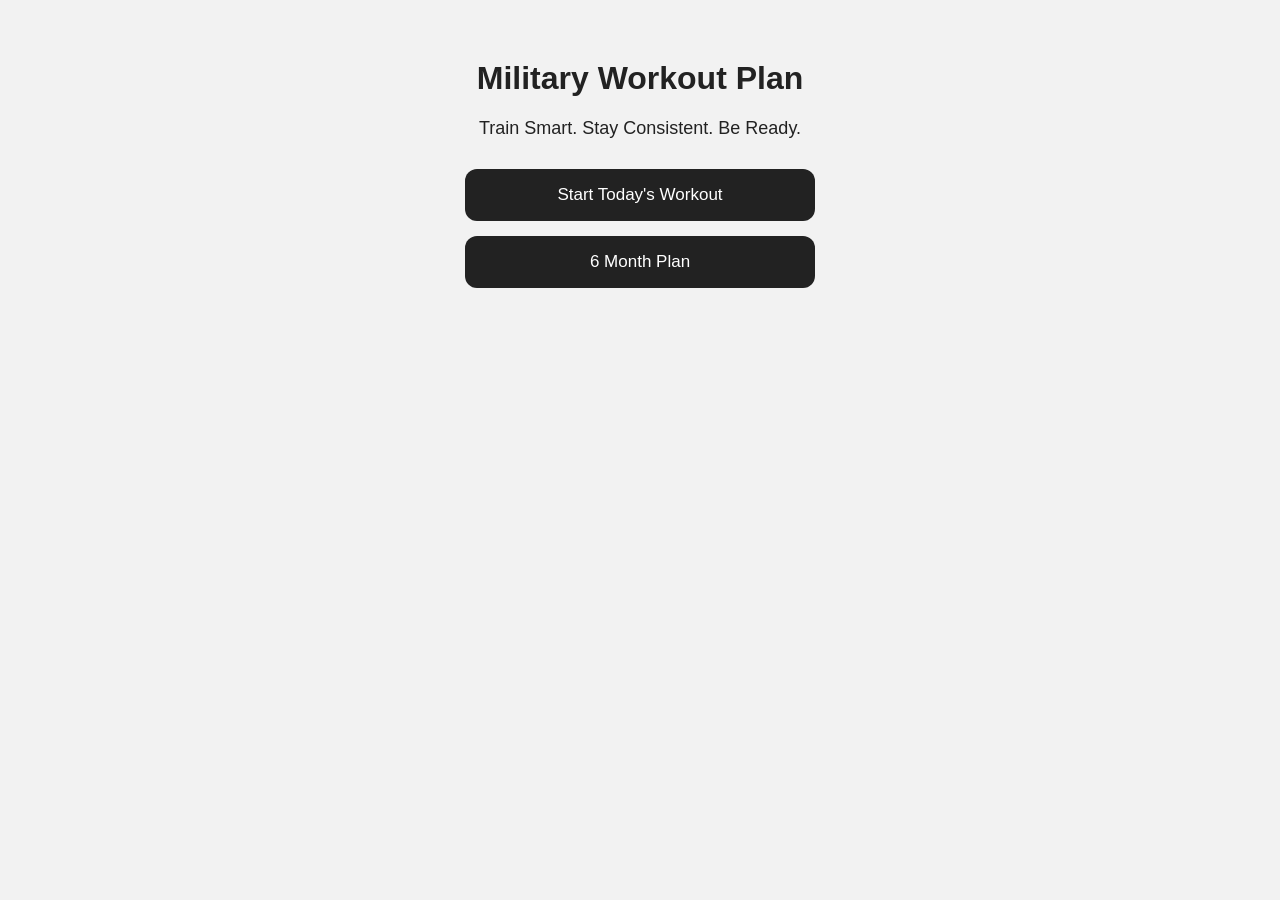
==== index.html @ d67bde5d "Update index.html" ====
<!DOCTYPE html>
<html lang="en">
<head>
    <meta charset="UTF-8">
    <meta name="viewport" content="width=device-width, initial-scale=1.0">
    <title>Military Workout Plan</title>
    <link rel="stylesheet" href="style.css">
</head>
<body>

    <h1>Military Workout Plan</h1>

    <p>Train Smart. Stay Consistent. Be Ready.</p>

    <button>Start Today's Workout</button>

    <button>6 Month Plan</button>

</body>
</html>
---- style.css ----
body {
    margin: 0;
    padding: 20px;
    font-family: Arial, sans-serif;
    background: #f2f2f2;
    color: #222;
    text-align: center;
}

h1 {
    margin-top: 40px;
    font-size: 32px;
}

p {
    font-size: 18px;
    margin: 20px 0 30px;
}

button {
    display: block;
    width: 100%;
    max-width: 350px;
    margin: 15px auto;
    padding: 16px;
    border: none;
    border-radius: 12px;
    background: #222;
    color: white;
    font-size: 17px;
    cursor: pointer;
}

button:active {
    transform: scale(0.98);
}
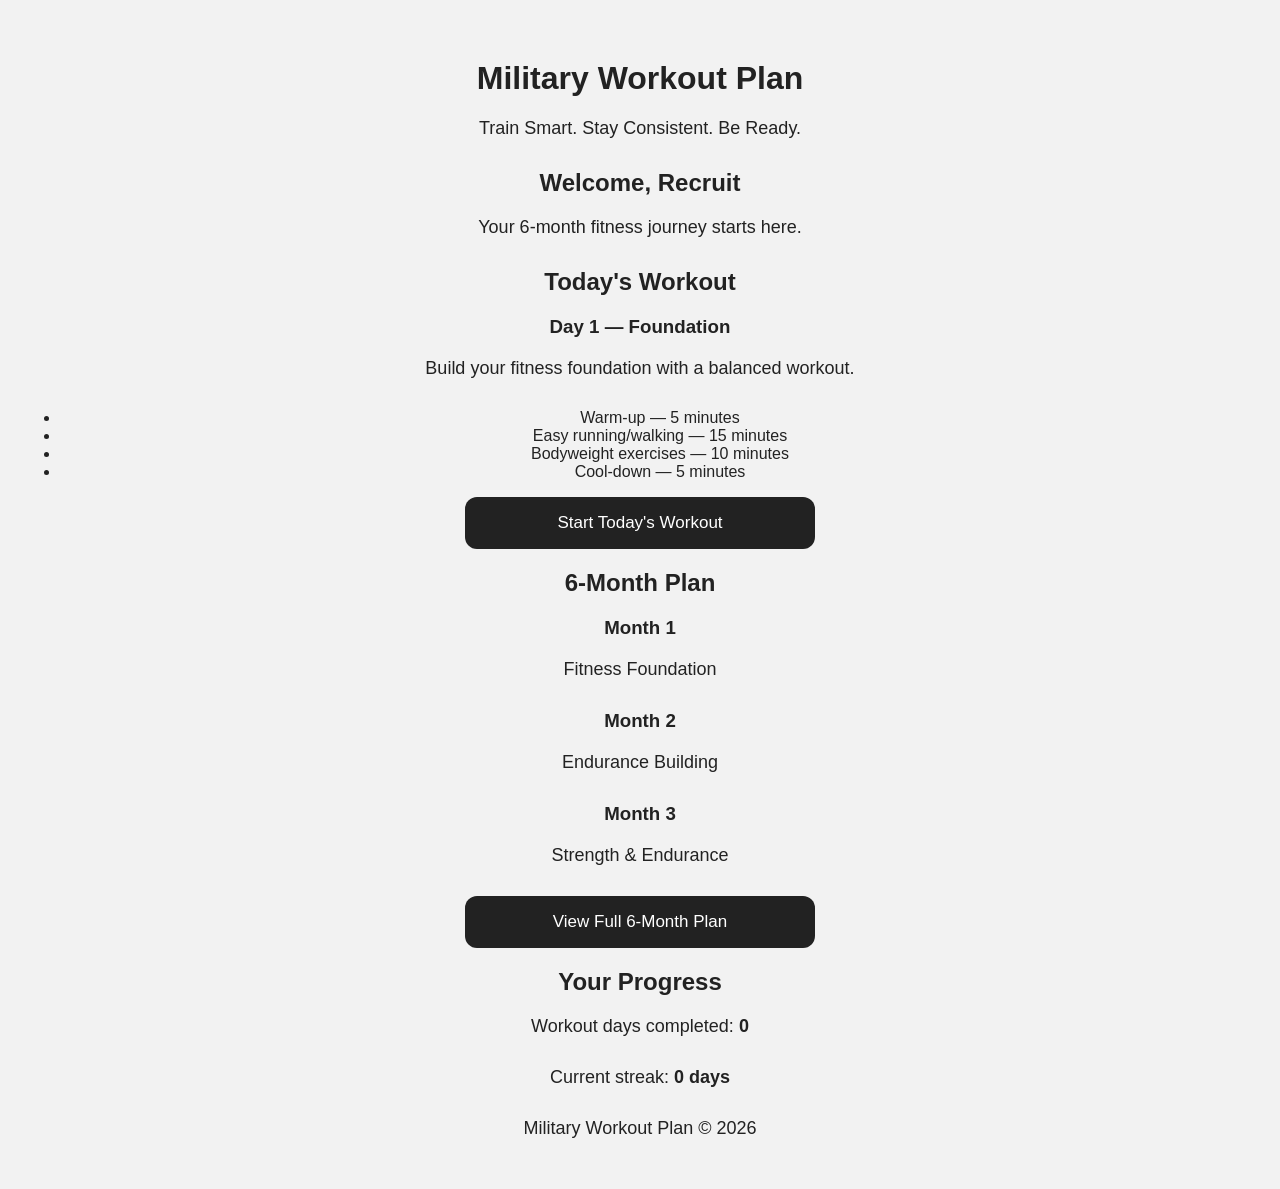
==== commit e658599c: "Update index.html" ====
--- a/index.html
+++ b/index.html
@@ -6,15 +6,71 @@
     <title>Military Workout Plan</title>
     <link rel="stylesheet" href="style.css">
 </head>
+
 <body>
 
-    <h1>Military Workout Plan</h1>
+    <header>
+        <h1>Military Workout Plan</h1>
+        <p>Train Smart. Stay Consistent. Be Ready.</p>
+    </header>
 
-    <p>Train Smart. Stay Consistent. Be Ready.</p>
+    <main>
 
-    <button>Start Today's Workout</button>
+        <section class="welcome">
+            <h2>Welcome, Recruit</h2>
+            <p>Your 6-month fitness journey starts here.</p>
+        </section>
 
-    <button>6 Month Plan</button>
+        <section class="today">
+            <h2>Today's Workout</h2>
+
+            <div class="workout-card">
+                <h3>Day 1 — Foundation</h3>
+                <p>Build your fitness foundation with a balanced workout.</p>
+
+                <ul>
+                    <li>Warm-up — 5 minutes</li>
+                    <li>Easy running/walking — 15 minutes</li>
+                    <li>Bodyweight exercises — 10 minutes</li>
+                    <li>Cool-down — 5 minutes</li>
+                </ul>
+
+                <button>Start Today's Workout</button>
+            </div>
+        </section>
+
+        <section class="plan">
+            <h2>6-Month Plan</h2>
+
+            <div class="month">
+                <h3>Month 1</h3>
+                <p>Fitness Foundation</p>
+            </div>
+
+            <div class="month">
+                <h3>Month 2</h3>
+                <p>Endurance Building</p>
+            </div>
+
+            <div class="month">
+                <h3>Month 3</h3>
+                <p>Strength & Endurance</p>
+            </div>
+
+            <button>View Full 6-Month Plan</button>
+        </section>
+
+        <section class="progress">
+            <h2>Your Progress</h2>
+            <p>Workout days completed: <strong>0</strong></p>
+            <p>Current streak: <strong>0 days</strong></p>
+        </section>
+
+    </main>
+
+    <footer>
+        <p>Military Workout Plan © 2026</p>
+    </footer>
 
 </body>
 </html>
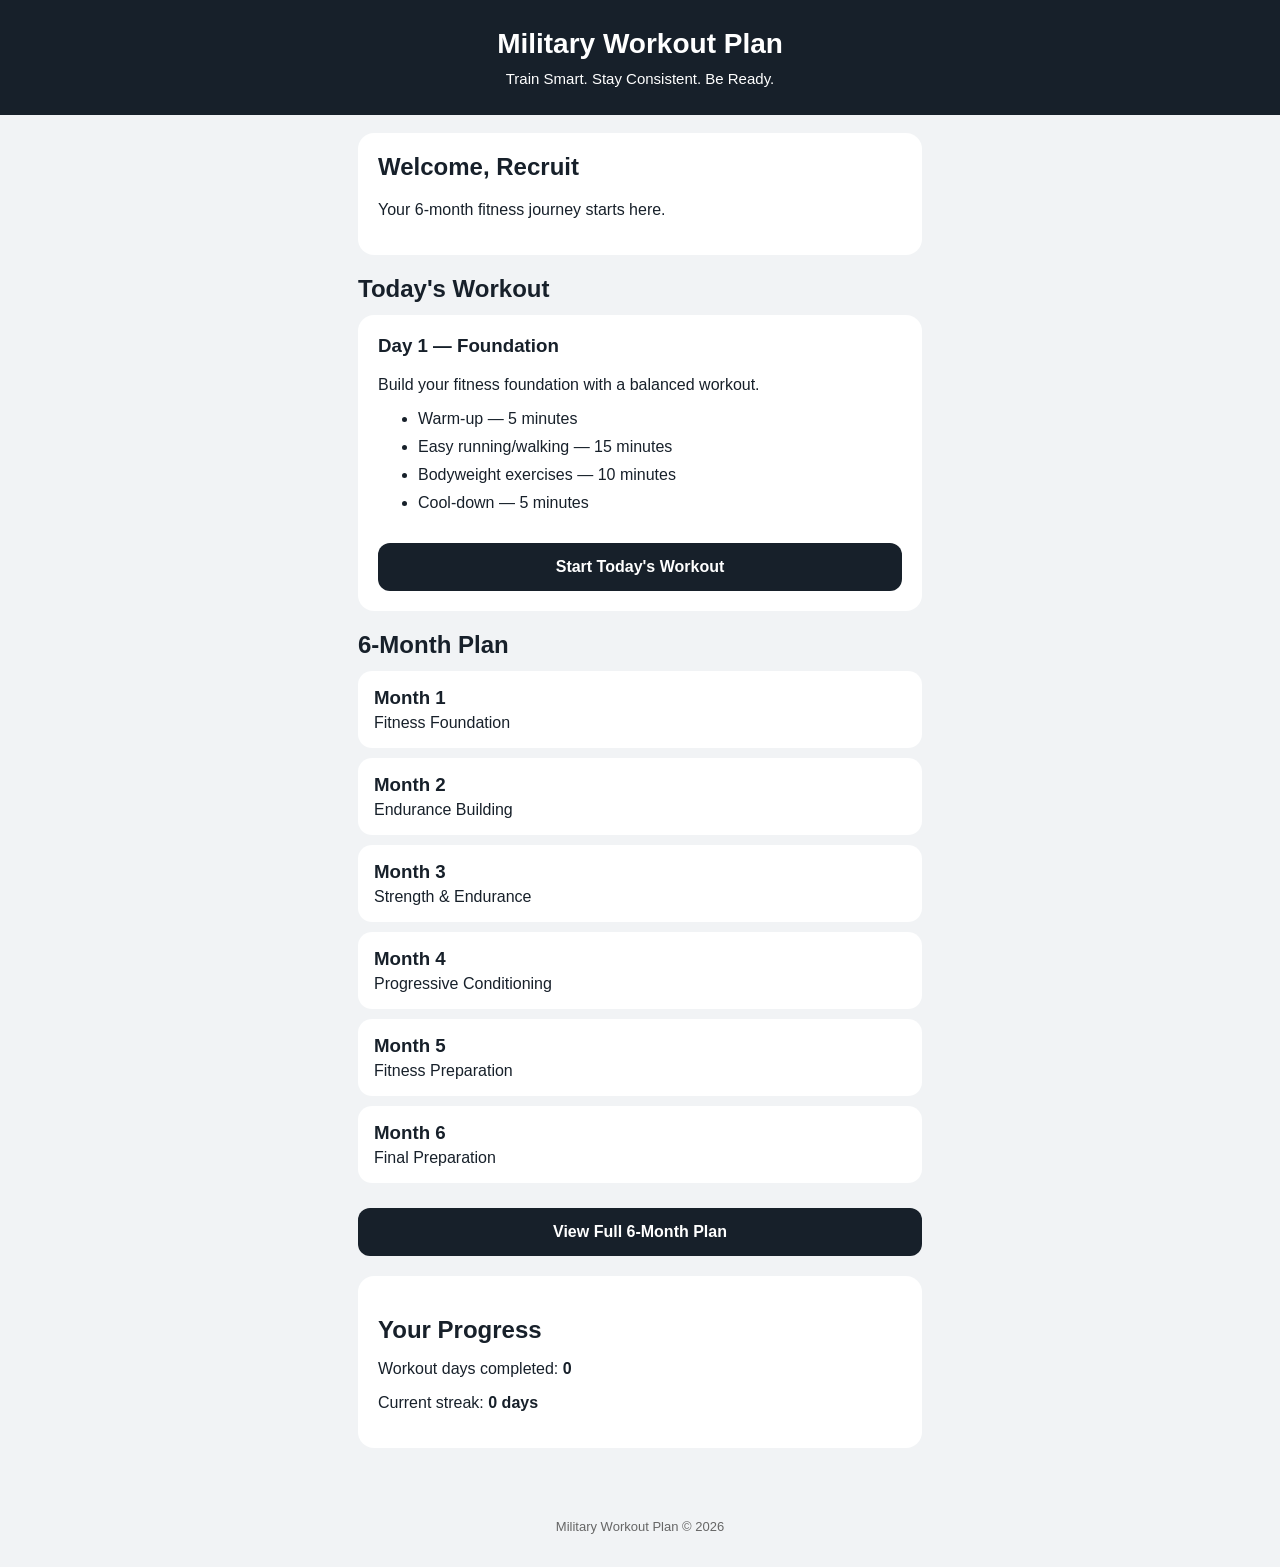
==== commit 3f3a1b19: "Update index.html" ====
--- a/index.html
+++ b/index.html
@@ -3,7 +3,9 @@
 <head>
     <meta charset="UTF-8">
     <meta name="viewport" content="width=device-width, initial-scale=1.0">
+
     <title>Military Workout Plan</title>
+
     <link rel="stylesheet" href="style.css">
 </head>
 
@@ -26,6 +28,7 @@
 
             <div class="workout-card">
                 <h3>Day 1 — Foundation</h3>
+
                 <p>Build your fitness foundation with a balanced workout.</p>
 
                 <ul>
@@ -57,11 +60,27 @@
                 <p>Strength & Endurance</p>
             </div>
 
+            <div class="month">
+                <h3>Month 4</h3>
+                <p>Progressive Conditioning</p>
+            </div>
+
+            <div class="month">
+                <h3>Month 5</h3>
+                <p>Fitness Preparation</p>
+            </div>
+
+            <div class="month">
+                <h3>Month 6</h3>
+                <p>Final Preparation</p>
+            </div>
+
             <button>View Full 6-Month Plan</button>
         </section>
 
         <section class="progress">
             <h2>Your Progress</h2>
+
             <p>Workout days completed: <strong>0</strong></p>
             <p>Current streak: <strong>0 days</strong></p>
         </section>
@@ -72,5 +91,8 @@
         <p>Military Workout Plan © 2026</p>
     </footer>
 
+    <!-- JavaScript -->
+    <script src="script.js"></script>
+
 </body>
 </html>
--- a/style.css
+++ b/style.css
@@ -1,36 +1,108 @@
+* {
+    box-sizing: border-box;
+}
+
 body {
     margin: 0;
-    padding: 20px;
     font-family: Arial, sans-serif;
-    background: #f2f2f2;
-    color: #222;
+    background: #f1f3f5;
+    color: #17202a;
+}
+
+header {
+    background: #17202a;
+    color: white;
+    padding: 28px 20px;
     text-align: center;
 }
 
-h1 {
-    margin-top: 40px;
-    font-size: 32px;
+header h1 {
+    margin: 0;
+    font-size: 28px;
 }
 
-p {
-    font-size: 18px;
-    margin: 20px 0 30px;
+header p {
+    margin: 10px 0 0;
+    font-size: 15px;
+}
+
+main {
+    width: 100%;
+    max-width: 600px;
+    margin: auto;
+    padding: 18px;
+}
+
+section {
+    margin-bottom: 20px;
+}
+
+.welcome {
+    background: white;
+    padding: 20px;
+    border-radius: 16px;
+}
+
+.welcome h2 {
+    margin-top: 0;
+}
+
+.today h2,
+.plan h2,
+.progress h2 {
+    margin-bottom: 12px;
+}
+
+.workout-card {
+    background: white;
+    padding: 20px;
+    border-radius: 16px;
+}
+
+.workout-card h3 {
+    margin-top: 0;
+}
+
+.workout-card li {
+    margin: 10px 0;
 }
 
 button {
-    display: block;
     width: 100%;
-    max-width: 350px;
-    margin: 15px auto;
-    padding: 16px;
+    padding: 15px;
+    margin-top: 15px;
     border: none;
     border-radius: 12px;
-    background: #222;
+    background: #17202a;
     color: white;
-    font-size: 17px;
-    cursor: pointer;
+    font-size: 16px;
+    font-weight: bold;
 }
 
-button:active {
-    transform: scale(0.98);
+.month {
+    background: white;
+    padding: 16px;
+    margin: 10px 0;
+    border-radius: 14px;
+}
+
+.month h3 {
+    margin: 0 0 5px;
+}
+
+.month p {
+    margin: 0;
+}
+
+.progress {
+    background: white;
+    padding: 20px;
+    border-radius: 16px;
+}
+
+footer {
+    text-align: center;
+    padding: 20px;
+    color: #666;
+    font-size: 13px;
 }
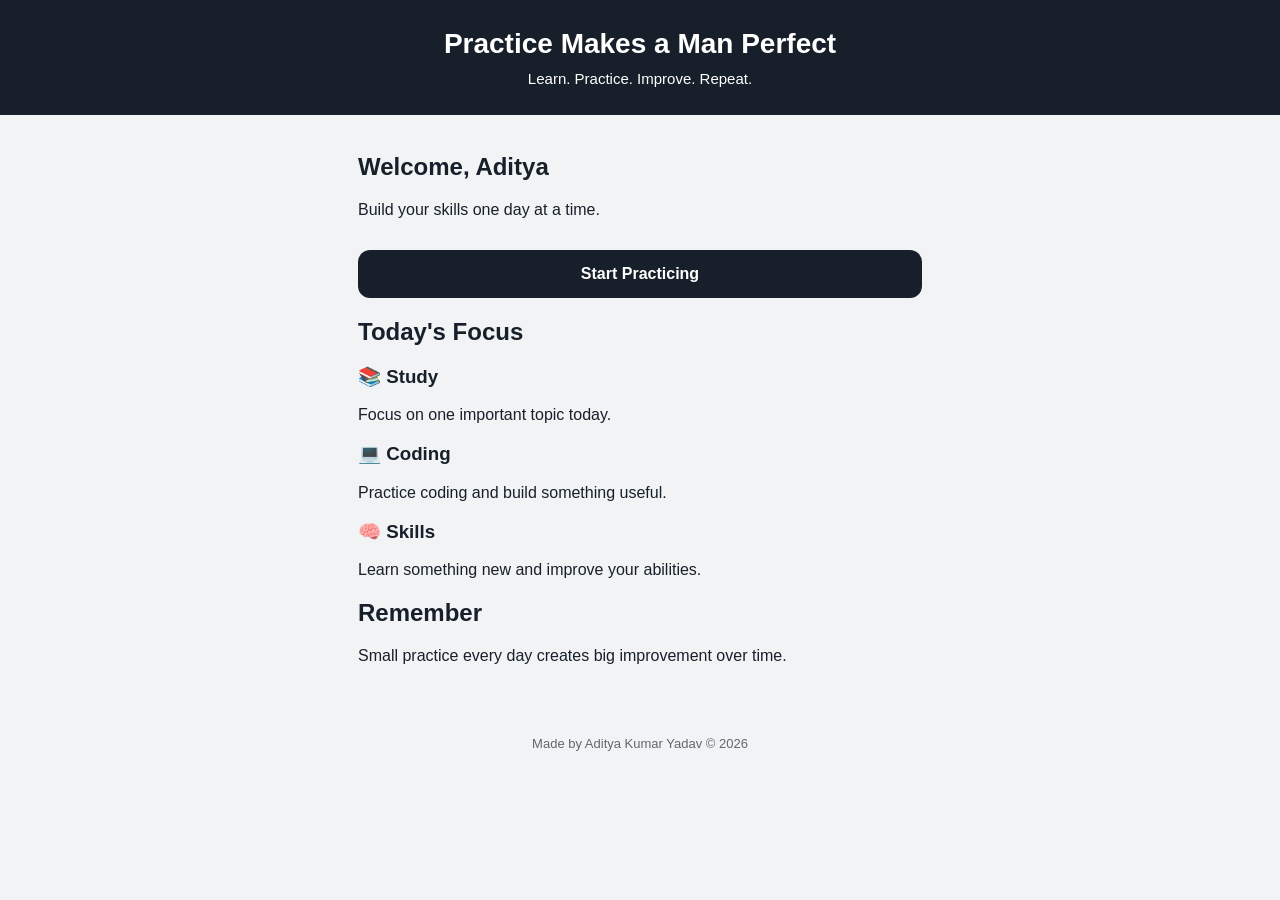
==== commit 50a30a0b: "Update index.html" ====
--- a/index.html
+++ b/index.html
@@ -4,7 +4,7 @@
     <meta charset="UTF-8">
     <meta name="viewport" content="width=device-width, initial-scale=1.0">
 
-    <title>Military Workout Plan</title>
+    <title>Practice Makes a Man Perfect</title>
 
     <link rel="stylesheet" href="style.css">
 </head>
@@ -12,87 +12,49 @@
 <body>
 
     <header>
-        <h1>Military Workout Plan</h1>
-        <p>Train Smart. Stay Consistent. Be Ready.</p>
+        <h1>Practice Makes a Man Perfect</h1>
+        <p>Learn. Practice. Improve. Repeat.</p>
     </header>
 
     <main>
 
-        <section class="welcome">
-            <h2>Welcome, Recruit</h2>
-            <p>Your 6-month fitness journey starts here.</p>
+        <section class="hero">
+            <h2>Welcome, Aditya</h2>
+            <p>Build your skills one day at a time.</p>
+            <button id="startButton">Start Practicing</button>
         </section>
 
-        <section class="today">
-            <h2>Today's Workout</h2>
+        <section class="goals">
+            <h2>Today's Focus</h2>
 
-            <div class="workout-card">
-                <h3>Day 1 — Foundation</h3>
+            <div class="card">
+                <h3>📚 Study</h3>
+                <p>Focus on one important topic today.</p>
+            </div>
 
-                <p>Build your fitness foundation with a balanced workout.</p>
+            <div class="card">
+                <h3>💻 Coding</h3>
+                <p>Practice coding and build something useful.</p>
+            </div>
 
-                <ul>
-                    <li>Warm-up — 5 minutes</li>
-                    <li>Easy running/walking — 15 minutes</li>
-                    <li>Bodyweight exercises — 10 minutes</li>
-                    <li>Cool-down — 5 minutes</li>
-                </ul>
-
-                <button>Start Today's Workout</button>
+            <div class="card">
+                <h3>🧠 Skills</h3>
+                <p>Learn something new and improve your abilities.</p>
             </div>
         </section>
 
-        <section class="plan">
-            <h2>6-Month Plan</h2>
-
-            <div class="month">
-                <h3>Month 1</h3>
-                <p>Fitness Foundation</p>
-            </div>
-
-            <div class="month">
-                <h3>Month 2</h3>
-                <p>Endurance Building</p>
-            </div>
-
-            <div class="month">
-                <h3>Month 3</h3>
-                <p>Strength & Endurance</p>
-            </div>
-
-            <div class="month">
-                <h3>Month 4</h3>
-                <p>Progressive Conditioning</p>
-            </div>
-
-            <div class="month">
-                <h3>Month 5</h3>
-                <p>Fitness Preparation</p>
-            </div>
-
-            <div class="month">
-                <h3>Month 6</h3>
-                <p>Final Preparation</p>
-            </div>
-
-            <button>View Full 6-Month Plan</button>
-        </section>
-
-        <section class="progress">
-            <h2>Your Progress</h2>
-
-            <p>Workout days completed: <strong>0</strong></p>
-            <p>Current streak: <strong>0 days</strong></p>
+        <section class="quote">
+            <h2>Remember</h2>
+            <p>Small practice every day creates big improvement over time.</p>
         </section>
 
     </main>
 
     <footer>
-        <p>Military Workout Plan © 2026</p>
+        <p>Made by Aditya Kumar Yadav © 2026</p>
     </footer>
 
-    <!-- JavaScript -->
     <script src="script.js"></script>
 
 </body>
-</html>+</html>  
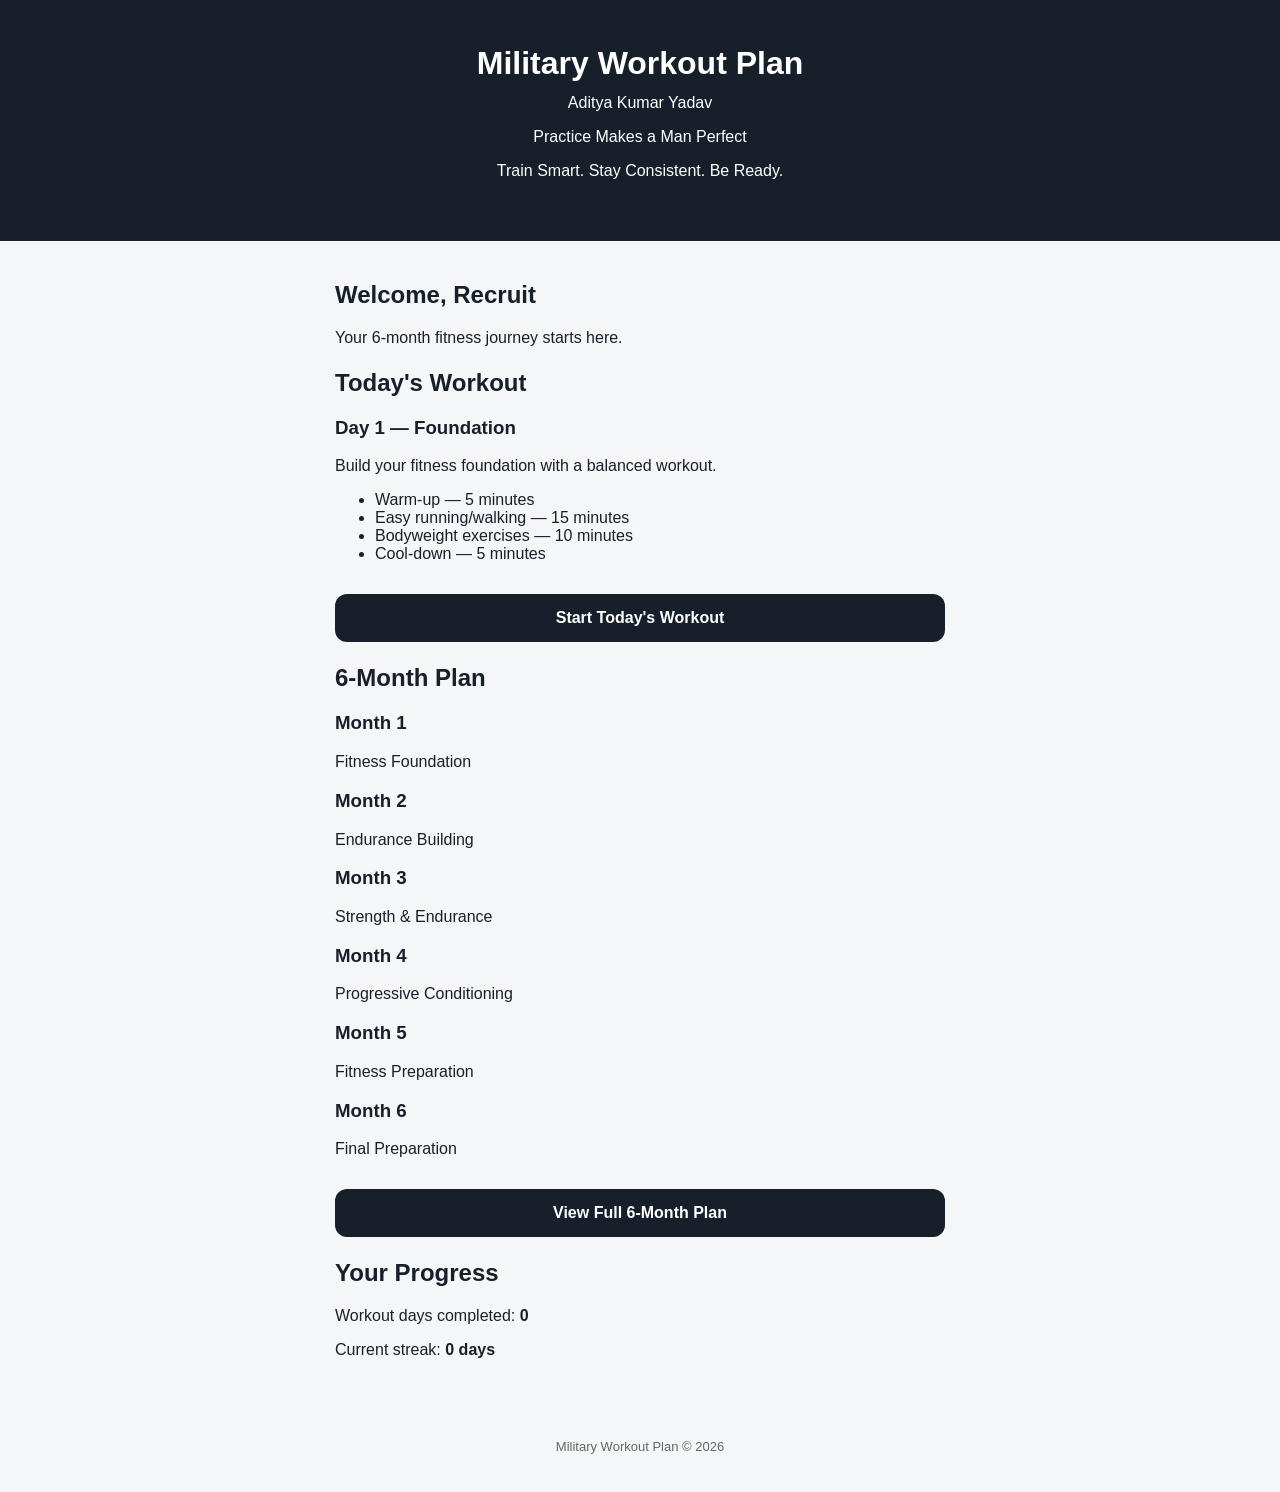
==== commit 175fa109: "Update index.html" ====
--- a/index.html
+++ b/index.html
@@ -4,7 +4,7 @@
     <meta charset="UTF-8">
     <meta name="viewport" content="width=device-width, initial-scale=1.0">
 
-    <title>Practice Makes a Man Perfect</title>
+    <title>Military Workout Plan</title>
 
     <link rel="stylesheet" href="style.css">
 </head>
@@ -12,49 +12,88 @@
 <body>
 
     <header>
-        <h1>Practice Makes a Man Perfect</h1>
-        <p>Learn. Practice. Improve. Repeat.</p>
+        <h1>Military Workout Plan</h1>
+        <p>Aditya Kumar Yadav</p>
+        <p>Practice Makes a Man Perfect</p>
+        <p>Train Smart. Stay Consistent. Be Ready.</p>
     </header>
 
     <main>
 
-        <section class="hero">
-            <h2>Welcome, Aditya</h2>
-            <p>Build your skills one day at a time.</p>
-            <button id="startButton">Start Practicing</button>
+        <section class="welcome">
+            <h2>Welcome, Recruit</h2>
+            <p>Your 6-month fitness journey starts here.</p>
         </section>
 
-        <section class="goals">
-            <h2>Today's Focus</h2>
+        <section class="today">
+            <h2>Today's Workout</h2>
 
-            <div class="card">
-                <h3>📚 Study</h3>
-                <p>Focus on one important topic today.</p>
-            </div>
+            <div class="workout-card">
+                <h3>Day 1 — Foundation</h3>
 
-            <div class="card">
-                <h3>💻 Coding</h3>
-                <p>Practice coding and build something useful.</p>
-            </div>
+                <p>Build your fitness foundation with a balanced workout.</p>
 
-            <div class="card">
-                <h3>🧠 Skills</h3>
-                <p>Learn something new and improve your abilities.</p>
+                <ul>
+                    <li>Warm-up — 5 minutes</li>
+                    <li>Easy running/walking — 15 minutes</li>
+                    <li>Bodyweight exercises — 10 minutes</li>
+                    <li>Cool-down — 5 minutes</li>
+                </ul>
+
+                <button>Start Today's Workout</button>
             </div>
         </section>
 
-        <section class="quote">
-            <h2>Remember</h2>
-            <p>Small practice every day creates big improvement over time.</p>
+        <section class="plan">
+            <h2>6-Month Plan</h2>
+
+            <div class="month">
+                <h3>Month 1</h3>
+                <p>Fitness Foundation</p>
+            </div>
+
+            <div class="month">
+                <h3>Month 2</h3>
+                <p>Endurance Building</p>
+            </div>
+
+            <div class="month">
+                <h3>Month 3</h3>
+                <p>Strength & Endurance</p>
+            </div>
+
+            <div class="month">
+                <h3>Month 4</h3>
+                <p>Progressive Conditioning</p>
+            </div>
+
+            <div class="month">
+                <h3>Month 5</h3>
+                <p>Fitness Preparation</p>
+            </div>
+
+            <div class="month">
+                <h3>Month 6</h3>
+                <p>Final Preparation</p>
+            </div>
+
+            <button>View Full 6-Month Plan</button>
+        </section>
+
+        <section class="progress">
+            <h2>Your Progress</h2>
+
+            <p>Workout days completed: <strong>0</strong></p>
+            <p>Current streak: <strong>0 days</strong></p>
         </section>
 
     </main>
 
     <footer>
-        <p>Made by Aditya Kumar Yadav © 2026</p>
+        <p>Military Workout Plan © 2026</p>
     </footer>
 
     <script src="script.js"></script>
 
 </body>
-</html>  +</html>
--- a/style.css
+++ b/style.css
@@ -5,66 +5,51 @@
 body {
     margin: 0;
     font-family: Arial, sans-serif;
-    background: #f1f3f5;
+    background: #f4f6f8;
     color: #17202a;
 }
 
 header {
     background: #17202a;
     color: white;
-    padding: 28px 20px;
     text-align: center;
+    padding: 45px 20px;
 }
 
 header h1 {
     margin: 0;
-    font-size: 28px;
+    font-size: 32px;
 }
 
 header p {
-    margin: 10px 0 0;
-    font-size: 15px;
+    margin-top: 12px;
+    font-size: 16px;
 }
 
 main {
-    width: 100%;
-    max-width: 600px;
+    max-width: 650px;
     margin: auto;
-    padding: 18px;
+    padding: 20px;
 }
 
 section {
-    margin-bottom: 20px;
+    margin-bottom: 22px;
 }
 
-.welcome {
+.hero {
     background: white;
-    padding: 20px;
-    border-radius: 16px;
+    text-align: center;
+    padding: 30px 20px;
+    border-radius: 18px;
 }
 
-.welcome h2 {
+.hero h2 {
     margin-top: 0;
+    font-size: 26px;
 }
 
-.today h2,
-.plan h2,
-.progress h2 {
-    margin-bottom: 12px;
-}
-
-.workout-card {
-    background: white;
-    padding: 20px;
-    border-radius: 16px;
-}
-
-.workout-card h3 {
-    margin-top: 0;
-}
-
-.workout-card li {
-    margin: 10px 0;
+.hero p {
+    color: #555;
 }
 
 button {
@@ -77,32 +62,59 @@
     color: white;
     font-size: 16px;
     font-weight: bold;
+    cursor: pointer;
 }
 
-.month {
-    background: white;
-    padding: 16px;
-    margin: 10px 0;
-    border-radius: 14px;
+button:hover {
+    opacity: 0.9;
 }
 
-.month h3 {
-    margin: 0 0 5px;
+.goals h2,
+.quote h2 {
+    margin-bottom: 12px;
 }
 
-.month p {
-    margin: 0;
+.card {
+    background: white;
+    padding: 20px;
+    margin: 12px 0;
+    border-radius: 16px;
 }
 
-.progress {
-    background: white;
-    padding: 20px;
-    border-radius: 16px;
+.card h3 {
+    margin-top: 0;
+}
+
+.card p {
+    margin-bottom: 0;
+    color: #555;
+}
+
+.quote {
+    background: #17202a;
+    color: white;
+    padding: 25px 20px;
+    border-radius: 18px;
+    text-align: center;
+}
+
+.quote p {
+    line-height: 1.6;
 }
 
 footer {
     text-align: center;
-    padding: 20px;
+    padding: 25px 15px;
     color: #666;
     font-size: 13px;
+}
+
+@media (max-width: 480px) {
+    header h1 {
+        font-size: 27px;
+    }
+
+    main {
+        padding: 15px;
+    }
 }
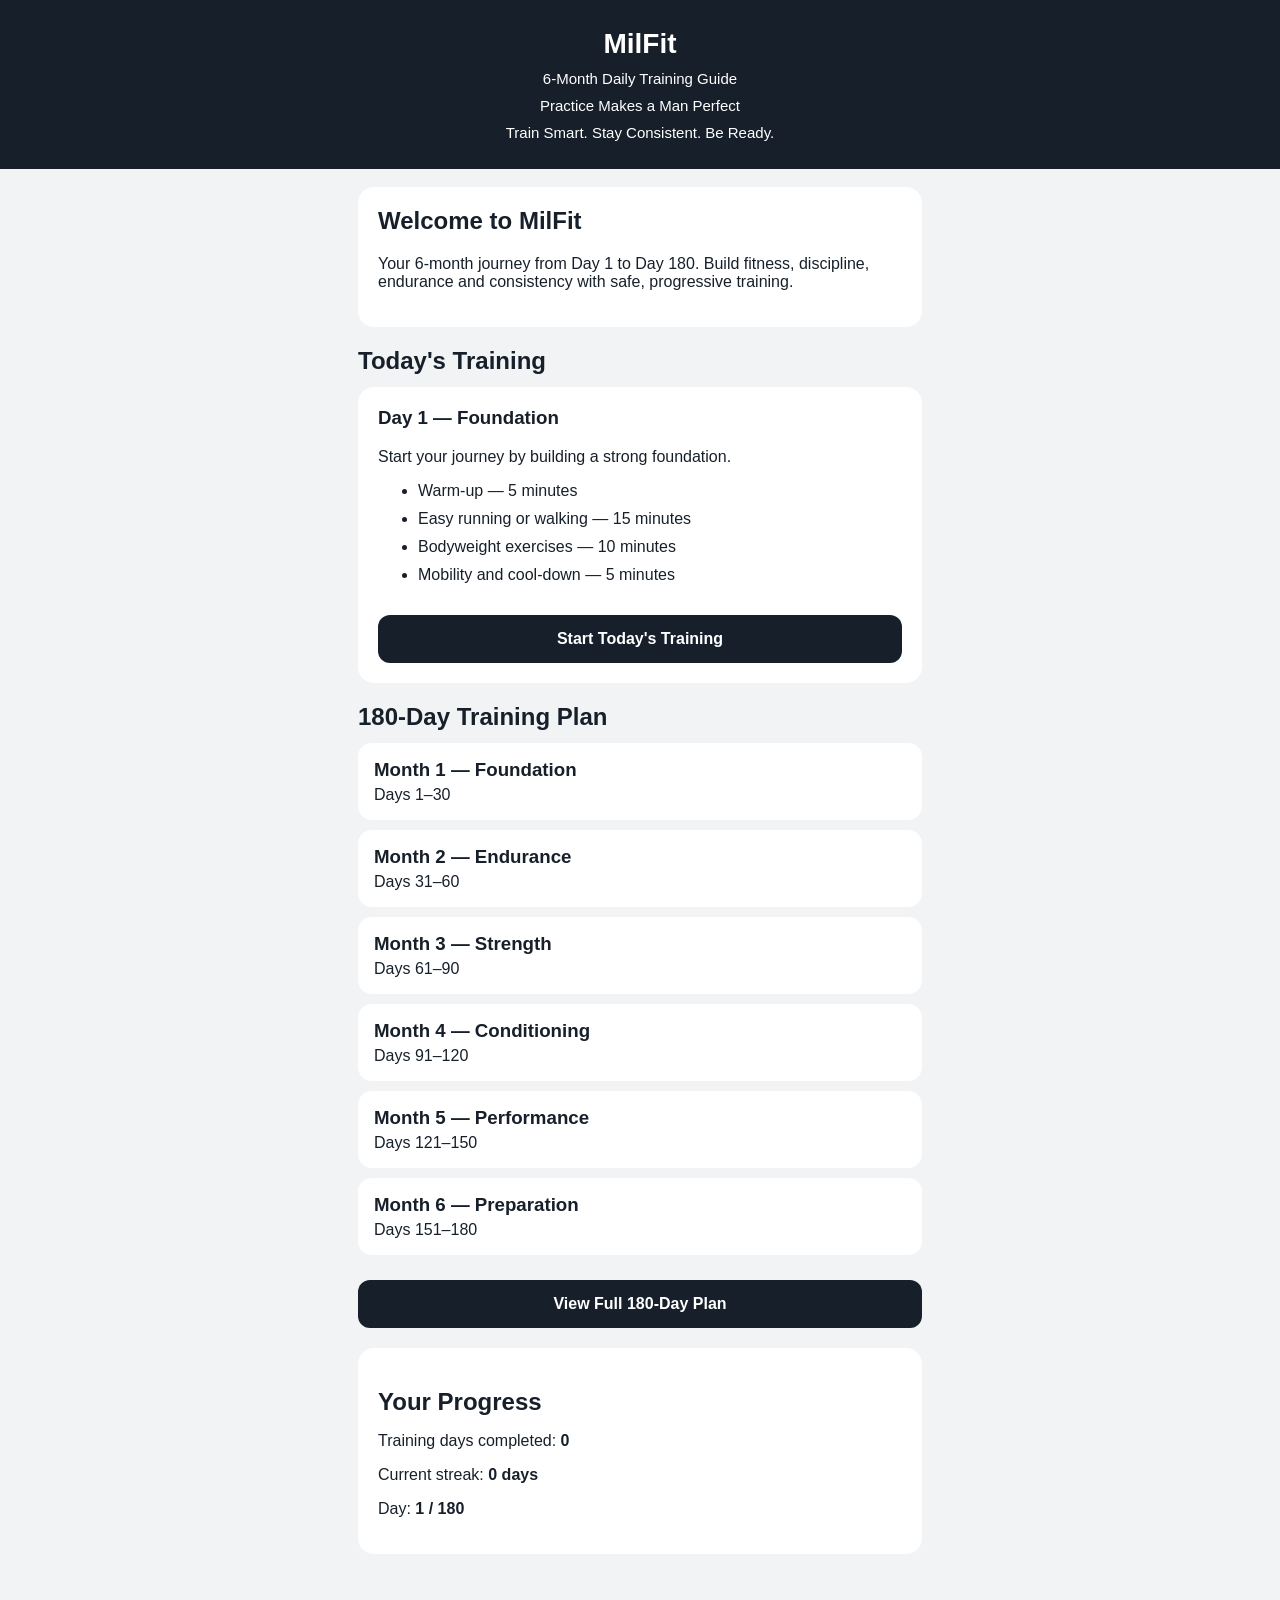
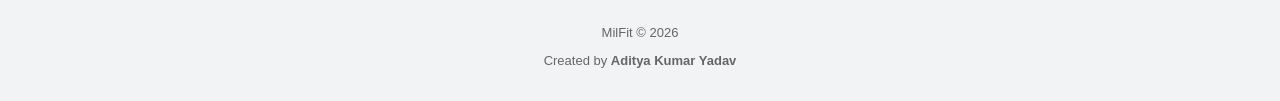
==== commit 65457931: "Update index.html" ====
--- a/index.html
+++ b/index.html
@@ -4,7 +4,7 @@
     <meta charset="UTF-8">
     <meta name="viewport" content="width=device-width, initial-scale=1.0">
 
-    <title>Military Workout Plan</title>
+    <title>MilFit - 6 Month Training</title>
 
     <link rel="stylesheet" href="style.css">
 </head>
@@ -12,8 +12,8 @@
 <body>
 
     <header>
-        <h1>Military Workout Plan</h1>
-        <p>Aditya Kumar Yadav</p>
+        <h1>MilFit</h1>
+        <p>6-Month Daily Training Guide</p>
         <p>Practice Makes a Man Perfect</p>
         <p>Train Smart. Stay Consistent. Be Ready.</p>
     </header>
@@ -21,76 +21,82 @@
     <main>
 
         <section class="welcome">
-            <h2>Welcome, Recruit</h2>
-            <p>Your 6-month fitness journey starts here.</p>
+            <h2>Welcome to MilFit</h2>
+            <p>
+                Your 6-month journey from Day 1 to Day 180.
+                Build fitness, discipline, endurance and consistency
+                with safe, progressive training.
+            </p>
         </section>
 
         <section class="today">
-            <h2>Today's Workout</h2>
+            <h2>Today's Training</h2>
 
             <div class="workout-card">
                 <h3>Day 1 — Foundation</h3>
 
-                <p>Build your fitness foundation with a balanced workout.</p>
+                <p>Start your journey by building a strong foundation.</p>
 
                 <ul>
                     <li>Warm-up — 5 minutes</li>
-                    <li>Easy running/walking — 15 minutes</li>
+                    <li>Easy running or walking — 15 minutes</li>
                     <li>Bodyweight exercises — 10 minutes</li>
-                    <li>Cool-down — 5 minutes</li>
+                    <li>Mobility and cool-down — 5 minutes</li>
                 </ul>
 
-                <button>Start Today's Workout</button>
+                <button>Start Today's Training</button>
             </div>
         </section>
 
         <section class="plan">
-            <h2>6-Month Plan</h2>
+            <h2>180-Day Training Plan</h2>
 
             <div class="month">
-                <h3>Month 1</h3>
-                <p>Fitness Foundation</p>
+                <h3>Month 1 — Foundation</h3>
+                <p>Days 1–30</p>
             </div>
 
             <div class="month">
-                <h3>Month 2</h3>
-                <p>Endurance Building</p>
+                <h3>Month 2 — Endurance</h3>
+                <p>Days 31–60</p>
             </div>
 
             <div class="month">
-                <h3>Month 3</h3>
-                <p>Strength & Endurance</p>
+                <h3>Month 3 — Strength</h3>
+                <p>Days 61–90</p>
             </div>
 
             <div class="month">
-                <h3>Month 4</h3>
-                <p>Progressive Conditioning</p>
+                <h3>Month 4 — Conditioning</h3>
+                <p>Days 91–120</p>
             </div>
 
             <div class="month">
-                <h3>Month 5</h3>
-                <p>Fitness Preparation</p>
+                <h3>Month 5 — Performance</h3>
+                <p>Days 121–150</p>
             </div>
 
             <div class="month">
-                <h3>Month 6</h3>
-                <p>Final Preparation</p>
+                <h3>Month 6 — Preparation</h3>
+                <p>Days 151–180</p>
             </div>
 
-            <button>View Full 6-Month Plan</button>
+            <button>View Full 180-Day Plan</button>
         </section>
 
         <section class="progress">
             <h2>Your Progress</h2>
 
-            <p>Workout days completed: <strong>0</strong></p>
+            <p>Training days completed: <strong>0</strong></p>
             <p>Current streak: <strong>0 days</strong></p>
+            <p>Day: <strong>1 / 180</strong></p>
         </section>
 
     </main>
 
     <footer>
-        <p>Military Workout Plan © 2026</p>
+        <p>MilFit © 2026</p>
+        <p>Created by <strong>Aditya Kumar Yadav</strong></p>
     </footer>
 
     <script src="script.js"></script>
--- a/style.css
+++ b/style.css
@@ -5,51 +5,66 @@
 body {
     margin: 0;
     font-family: Arial, sans-serif;
-    background: #f4f6f8;
+    background: #f1f3f5;
     color: #17202a;
 }
 
 header {
     background: #17202a;
     color: white;
+    padding: 28px 20px;
     text-align: center;
-    padding: 45px 20px;
 }
 
 header h1 {
     margin: 0;
-    font-size: 32px;
+    font-size: 28px;
 }
 
 header p {
-    margin-top: 12px;
-    font-size: 16px;
+    margin: 10px 0 0;
+    font-size: 15px;
 }
 
 main {
-    max-width: 650px;
+    width: 100%;
+    max-width: 600px;
     margin: auto;
-    padding: 20px;
+    padding: 18px;
 }
 
 section {
-    margin-bottom: 22px;
+    margin-bottom: 20px;
 }
 
-.hero {
+.welcome {
     background: white;
-    text-align: center;
-    padding: 30px 20px;
-    border-radius: 18px;
+    padding: 20px;
+    border-radius: 16px;
 }
 
-.hero h2 {
+.welcome h2 {
     margin-top: 0;
-    font-size: 26px;
 }
 
-.hero p {
-    color: #555;
+.today h2,
+.plan h2,
+.progress h2 {
+    margin-bottom: 12px;
+}
+
+.workout-card {
+    background: white;
+    padding: 20px;
+    border-radius: 16px;
+}
+
+.workout-card h3 {
+    margin-top: 0;
+}
+
+.workout-card li {
+    margin: 10px 0;
 }
 
 button {
@@ -62,59 +77,32 @@
     color: white;
     font-size: 16px;
     font-weight: bold;
-    cursor: pointer;
 }
 
-button:hover {
-    opacity: 0.9;
+.month {
+    background: white;
+    padding: 16px;
+    margin: 10px 0;
+    border-radius: 14px;
 }
 
-.goals h2,
-.quote h2 {
-    margin-bottom: 12px;
+.month h3 {
+    margin: 0 0 5px;
 }
 
-.card {
+.month p {
+    margin: 0;
+}
+
+.progress {
     background: white;
     padding: 20px;
-    margin: 12px 0;
     border-radius: 16px;
-}
-
-.card h3 {
-    margin-top: 0;
-}
-
-.card p {
-    margin-bottom: 0;
-    color: #555;
-}
-
-.quote {
-    background: #17202a;
-    color: white;
-    padding: 25px 20px;
-    border-radius: 18px;
-    text-align: center;
-}
-
-.quote p {
-    line-height: 1.6;
 }
 
 footer {
     text-align: center;
-    padding: 25px 15px;
+    padding: 20px;
     color: #666;
     font-size: 13px;
-}
-
-@media (max-width: 480px) {
-    header h1 {
-        font-size: 27px;
-    }
-
-    main {
-        padding: 15px;
-    }
 }
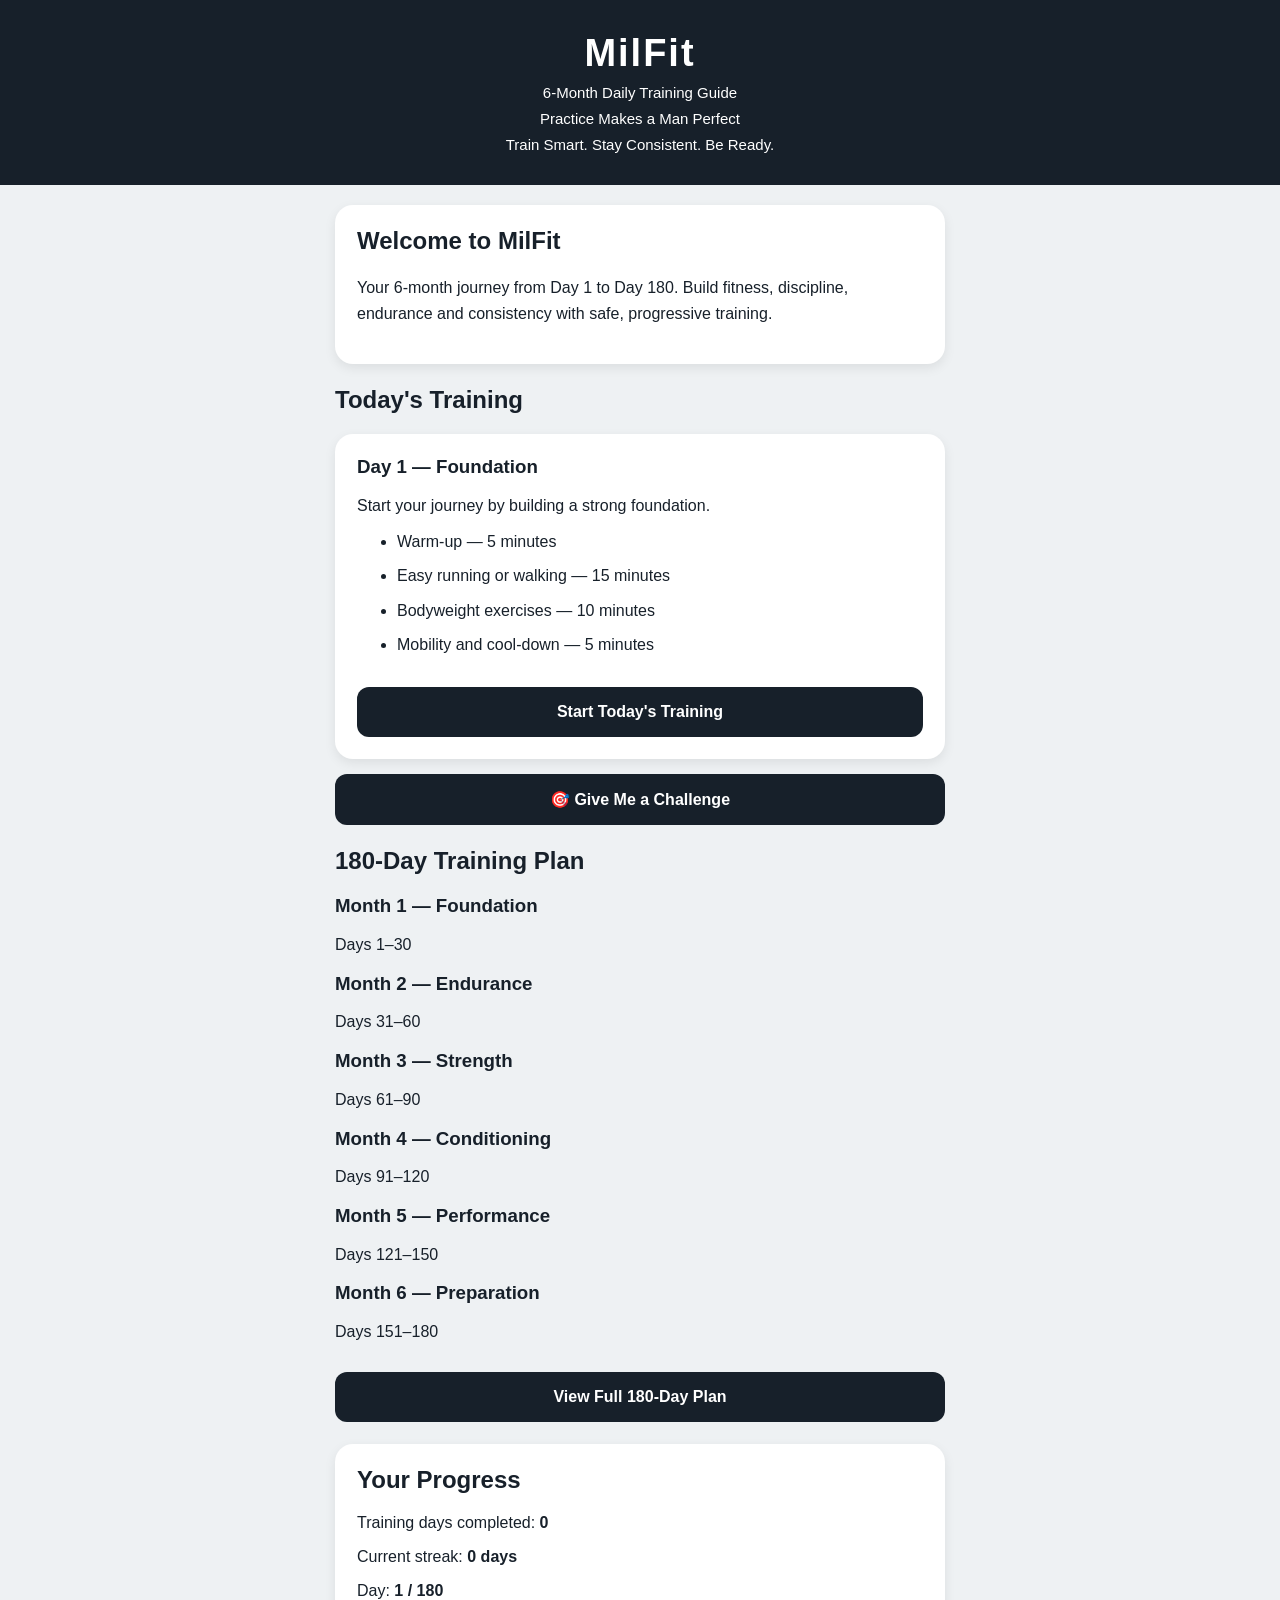
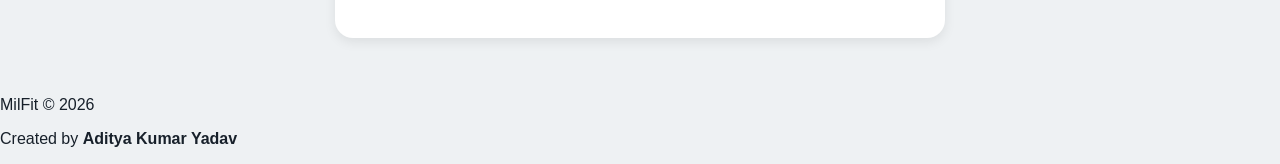
==== commit cb65c488: "Update index.html" ====
--- a/index.html
+++ b/index.html
@@ -7,8 +7,9 @@
     <title>MilFit - 6 Month Training</title>
 
     <link rel="stylesheet" href="style.css">
+    <link rel="manifest" href="manifest.json">
+<meta name="theme-color" content="#17202a">
 </head>
-
 <body>
 
     <header>
--- a/style.css
+++ b/style.css
@@ -5,58 +5,57 @@
 body {
     margin: 0;
     font-family: Arial, sans-serif;
-    background: #f1f3f5;
+    background: #eef1f3;
     color: #17202a;
 }
 
 header {
     background: #17202a;
     color: white;
-    padding: 28px 20px;
+    padding: 32px 20px;
     text-align: center;
 }
 
 header h1 {
     margin: 0;
-    font-size: 28px;
+    font-size: 38px;
+    letter-spacing: 2px;
 }
 
 header p {
-    margin: 10px 0 0;
+    margin: 9px 0 0;
     font-size: 15px;
 }
 
 main {
     width: 100%;
-    max-width: 600px;
+    max-width: 650px;
     margin: auto;
-    padding: 18px;
+    padding: 20px;
 }
 
 section {
-    margin-bottom: 20px;
+    margin-bottom: 22px;
 }
 
-.welcome {
+.welcome,
+.workout-card,
+.progress {
     background: white;
-    padding: 20px;
-    border-radius: 16px;
+    padding: 22px;
+    border-radius: 18px;
+    box-shadow: 0 4px 12px rgba(0, 0, 0, 0.08);
 }
 
-.welcome h2 {
+.welcome h2,
+.today h2,
+.plan h2,
+.progress h2 {
     margin-top: 0;
 }
 
-.today h2,
-.plan h2,
-.progress h2 {
-    margin-bottom: 12px;
-}
-
-.workout-card {
-    background: white;
-    padding: 20px;
-    border-radius: 16px;
+.welcome p {
+    line-height: 1.6;
 }
 
 .workout-card h3 {
@@ -64,12 +63,13 @@
 }
 
 .workout-card li {
-    margin: 10px 0;
+    margin: 12px 0;
+    line-height: 1.4;
 }
 
 button {
     width: 100%;
-    padding: 15px;
+    padding: 16px;
     margin-top: 15px;
     border: none;
     border-radius: 12px;
@@ -77,32 +77,7 @@
     color: white;
     font-size: 16px;
     font-weight: bold;
+    cursor: pointer;
 }
 
-.month {
-    background: white;
-    padding: 16px;
-    margin: 10px 0;
-    border-radius: 14px;
-}
-
-.month h3 {
-    margin: 0 0 5px;
-}
-
-.month p {
-    margin: 0;
-}
-
-.progress {
-    background: white;
-    padding: 20px;
-    border-radius: 16px;
-}
-
-footer {
-    text-align: center;
-    padding: 20px;
-    color: #666;
-    font-size: 13px;
-}+button:active {
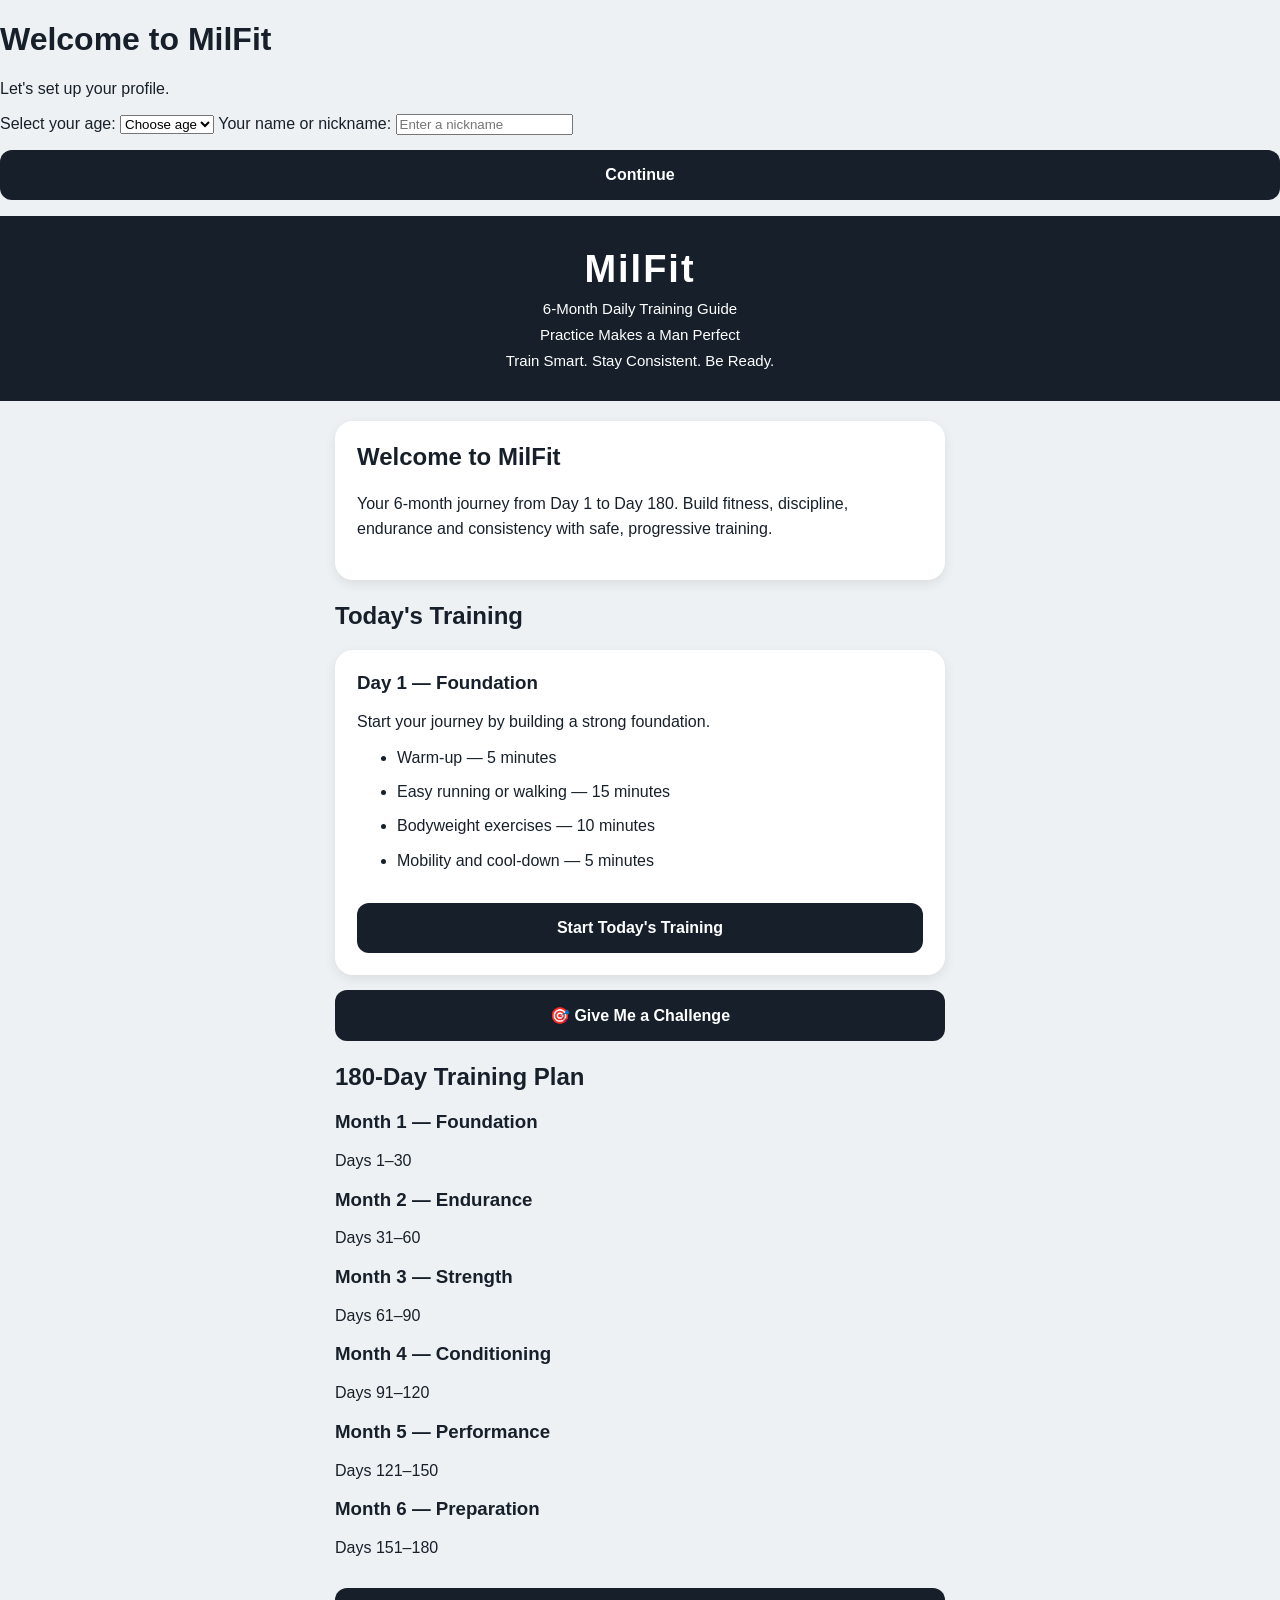
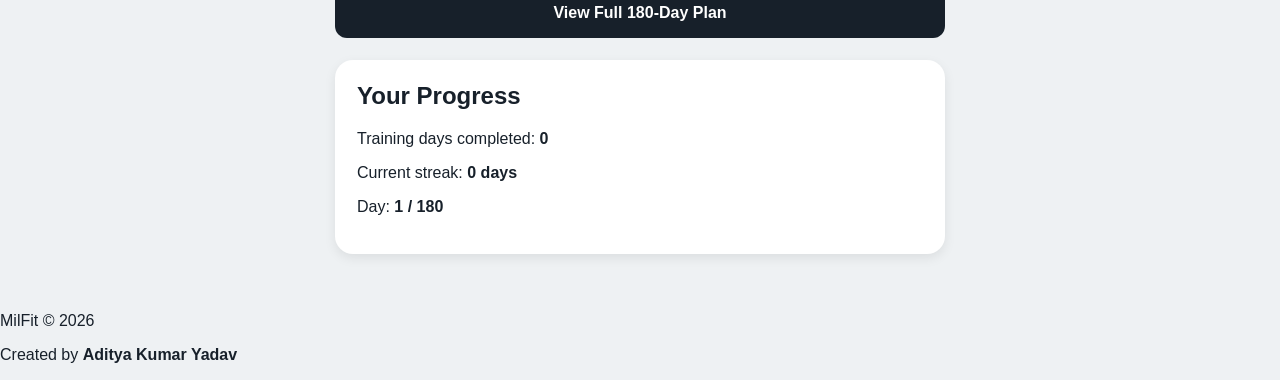
==== commit c61469b2: "Update index.html" ====
--- a/index.html
+++ b/index.html
@@ -11,7 +11,34 @@
 <meta name="theme-color" content="#17202a">
 </head>
 <body>
+<div id="onboarding">
+    <div class="onboarding-box">
+        <h1>Welcome to MilFit</h1>
+        <p>Let's set up your profile.</p>
 
+        <label for="age">Select your age:</label>
+
+        <select id="age">
+            <option value="">Choose age</option>
+            <option value="13-15">13–15</option>
+            <option value="16-17">16–17</option>
+            <option value="18+">18+</option>
+        </select>
+
+        <label for="username">Your name or nickname:</label>
+
+        <input
+            id="username"
+            type="text"
+            maxlength="20"
+            placeholder="Enter a nickname"
+        >
+
+        <button id="continueBtn">Continue</button>
+
+        <p id="onboardingMessage"></p>
+    </div>
+</div>
     <header>
         <h1>MilFit</h1>
         <p>6-Month Daily Training Guide</p>
